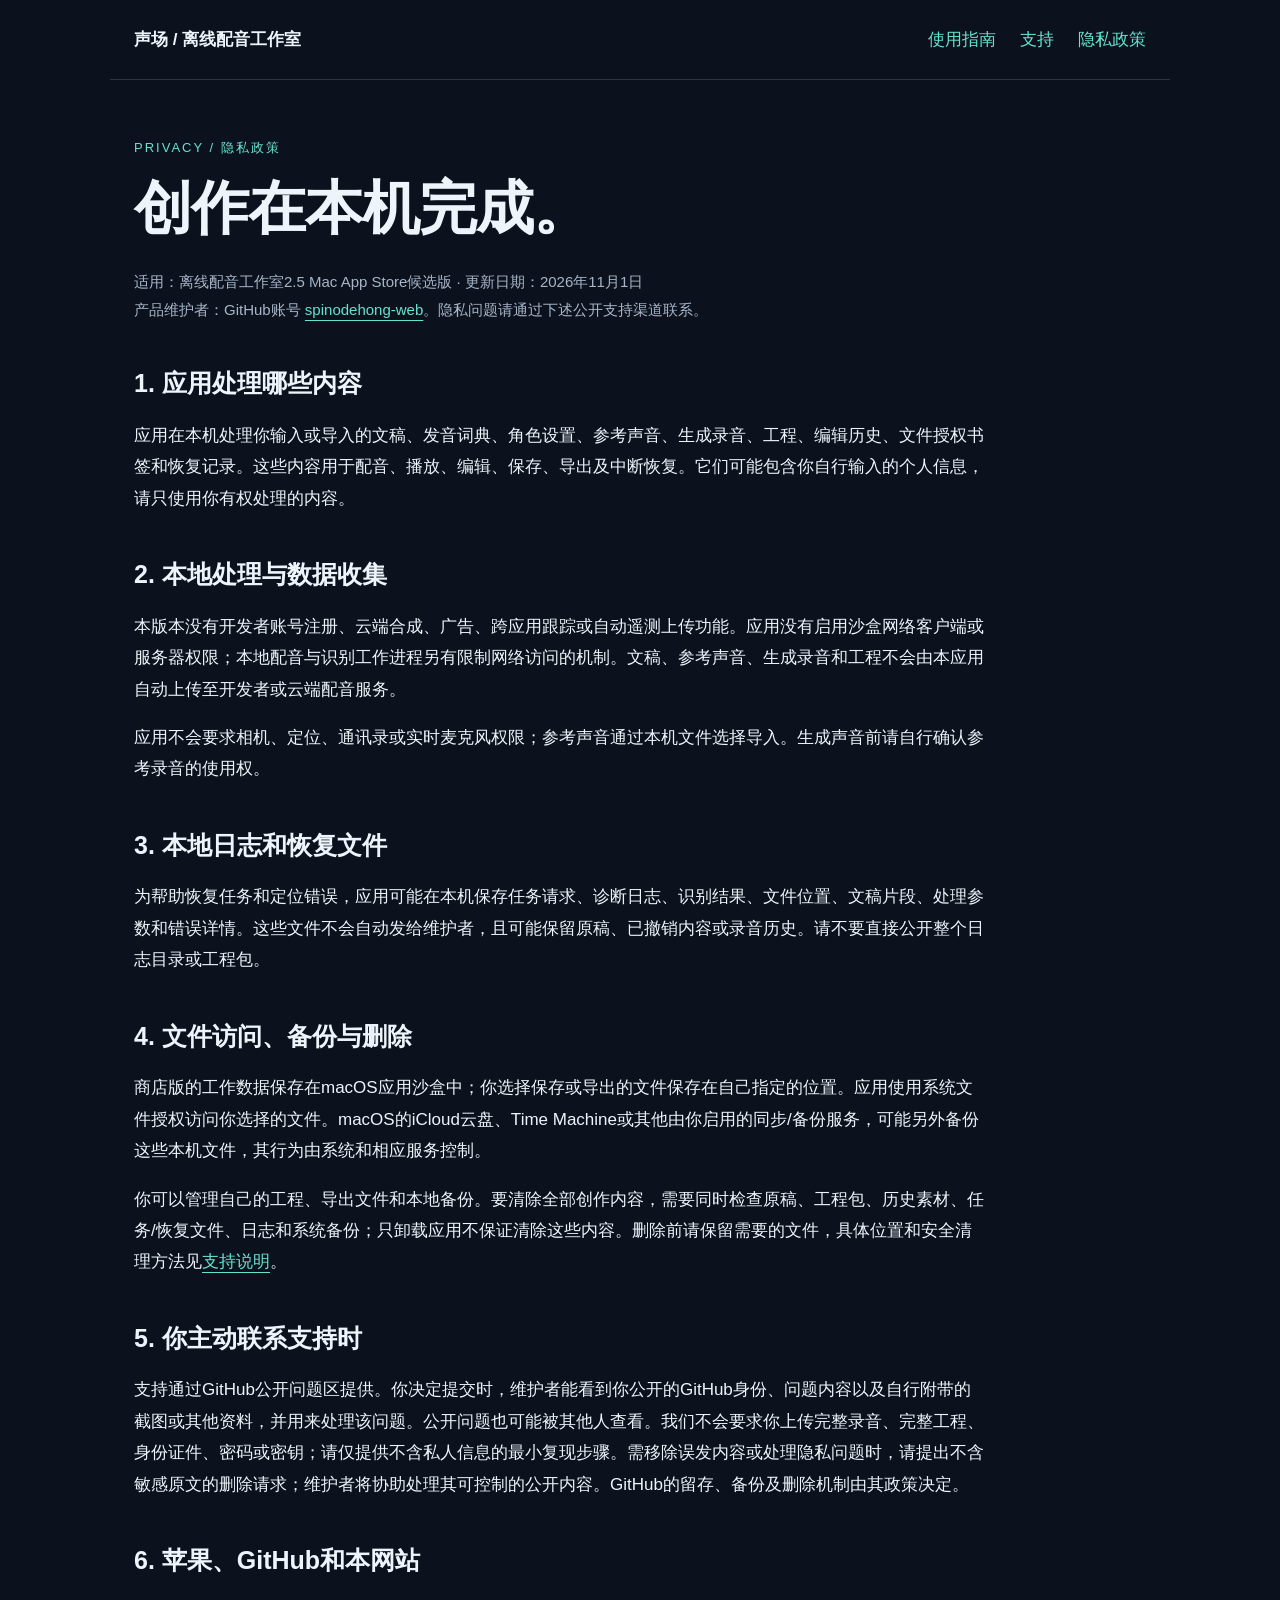
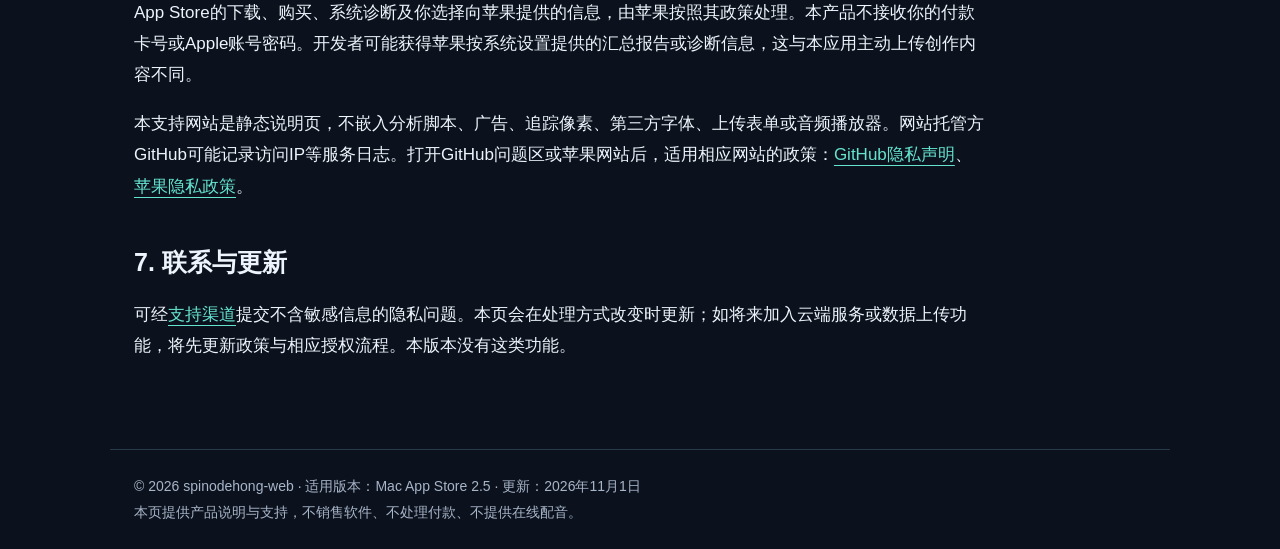
==== docs/privacy.html @ 2e342689 "Add version-scoped Mac App Store support and privacy documentation Document 2.5 candidate operation," ====
<!doctype html>
<html lang="zh-CN"><head><meta charset="utf-8"><meta name="viewport" content="width=device-width,initial-scale=1"><meta name="description" content="离线配音工作室2.5的本地数据、诊断、支持和第三方服务说明。"><meta name="color-scheme" content="dark"><title>隐私政策 · 离线配音工作室</title><link rel="stylesheet" href="style.css"></head><body>
<header><a class="brand" href="index.html">声场 / 离线配音工作室</a><nav aria-label="主导航"><a href="index.html">使用指南</a><a href="support.html">支持</a><a href="privacy.html">隐私政策</a></nav></header>
<main>
<div class="policy"><div class="eyebrow">PRIVACY / 隐私政策</div><h1>创作在本机完成。</h1><p class="note">适用：离线配音工作室2.5 Mac App Store候选版 · 更新日期：2026年11月1日<br>产品维护者：GitHub账号 <a href="https://github.com/spinodehong-web">spinodehong-web</a>。隐私问题请通过下述公开支持渠道联系。</p>
<h2>1. 应用处理哪些内容</h2><p>应用在本机处理你输入或导入的文稿、发音词典、角色设置、参考声音、生成录音、工程、编辑历史、文件授权书签和恢复记录。这些内容用于配音、播放、编辑、保存、导出及中断恢复。它们可能包含你自行输入的个人信息，请只使用你有权处理的内容。</p>
<h2>2. 本地处理与数据收集</h2><p>本版本没有开发者账号注册、云端合成、广告、跨应用跟踪或自动遥测上传功能。应用没有启用沙盒网络客户端或服务器权限；本地配音与识别工作进程另有限制网络访问的机制。文稿、参考声音、生成录音和工程不会由本应用自动上传至开发者或云端配音服务。</p><p>应用不会要求相机、定位、通讯录或实时麦克风权限；参考声音通过本机文件选择导入。生成声音前请自行确认参考录音的使用权。</p>
<h2>3. 本地日志和恢复文件</h2><p>为帮助恢复任务和定位错误，应用可能在本机保存任务请求、诊断日志、识别结果、文件位置、文稿片段、处理参数和错误详情。这些文件不会自动发给维护者，且可能保留原稿、已撤销内容或录音历史。请不要直接公开整个日志目录或工程包。</p>
<h2>4. 文件访问、备份与删除</h2><p>商店版的工作数据保存在macOS应用沙盒中；你选择保存或导出的文件保存在自己指定的位置。应用使用系统文件授权访问你选择的文件。macOS的iCloud云盘、Time Machine或其他由你启用的同步/备份服务，可能另外备份这些本机文件，其行为由系统和相应服务控制。</p><p>你可以管理自己的工程、导出文件和本地备份。要清除全部创作内容，需要同时检查原稿、工程包、历史素材、任务/恢复文件、日志和系统备份；只卸载应用不保证清除这些内容。删除前请保留需要的文件，具体位置和安全清理方法见<a href="support.html#data">支持说明</a>。</p>
<h2>5. 你主动联系支持时</h2><p>支持通过GitHub公开问题区提供。你决定提交时，维护者能看到你公开的GitHub身份、问题内容以及自行附带的截图或其他资料，并用来处理该问题。公开问题也可能被其他人查看。我们不会要求你上传完整录音、完整工程、身份证件、密码或密钥；请仅提供不含私人信息的最小复现步骤。需移除误发内容或处理隐私问题时，请提出不含敏感原文的删除请求；维护者将协助处理其可控制的公开内容。GitHub的留存、备份及删除机制由其政策决定。</p>
<h2>6. 苹果、GitHub和本网站</h2><p>App Store的下载、购买、系统诊断及你选择向苹果提供的信息，由苹果按照其政策处理。本产品不接收你的付款卡号或Apple账号密码。开发者可能获得苹果按系统设置提供的汇总报告或诊断信息，这与本应用主动上传创作内容不同。</p><p>本支持网站是静态说明页，不嵌入分析脚本、广告、追踪像素、第三方字体、上传表单或音频播放器。网站托管方GitHub可能记录访问IP等服务日志。打开GitHub问题区或苹果网站后，适用相应网站的政策：<a href="https://docs.github.com/en/site-policy/privacy-policies/github-general-privacy-statement">GitHub隐私声明</a>、<a href="https://www.apple.com/legal/privacy/">苹果隐私政策</a>。</p>
<h2>7. 联系与更新</h2><p>可经<a href="support.html#contact">支持渠道</a>提交不含敏感信息的隐私问题。本页会在处理方式改变时更新；如将来加入云端服务或数据上传功能，将先更新政策与相应授权流程。本版本没有这类功能。</p></div></main><footer>© 2026 spinodehong-web · 适用版本：Mac App Store 2.5 · 更新：2026年11月1日<br>本页提供产品说明与支持，不销售软件、不处理付款、不提供在线配音。</footer></body></html>
---- docs/style.css ----
:root{color-scheme:dark;--bg:#0c121d;--panel:#121e2b;--ink:#edf4fb;--muted:#a7b5c9;--mint:#64e3cf;--line:#28384b}
*{box-sizing:border-box}body{margin:0;background:var(--bg);color:var(--ink);font:17px/1.85 -apple-system,BlinkMacSystemFont,"PingFang SC",sans-serif}a{color:var(--mint);text-underline-offset:5px}a:hover{color:#fff}a:focus-visible,summary:focus-visible{outline:3px solid var(--mint);outline-offset:5px}header,main,footer{max-width:1060px;margin:auto;padding:24px}header{display:flex;justify-content:space-between;align-items:center;border-bottom:1px solid var(--line);gap:20px}nav{display:flex;gap:24px;flex-wrap:wrap}nav a{text-decoration:none}.brand{font-weight:750;color:var(--ink);text-decoration:none}main{padding-top:56px;padding-bottom:70px}h1{font-size:clamp(32px,5vw,58px);line-height:1.18;letter-spacing:-1px;margin:14px 0 25px}h2{font-size:25px;margin:42px 0 16px;line-height:1.5}h3{font-size:20px}.eyebrow{font-size:13px;letter-spacing:2px;color:var(--mint);text-transform:uppercase}.lead{font-size:21px;max-width:830px;color:#c8d5e4}.note{color:var(--muted);font-size:15px}.notice{padding:18px 22px;border-left:3px solid var(--mint);background:var(--panel);margin:25px 0}.steps{display:grid;grid-template-columns:repeat(3,1fr);gap:20px;margin:32px 0}.steps article{border-top:1px solid var(--line);padding-top:18px}.num{color:var(--mint);font-size:13px;letter-spacing:2px}.shot{width:100%;height:auto;border:1px solid var(--line);border-radius:16px;background:var(--panel);margin-top:24px}.policy{max-width:850px}.policy li{margin:9px 0}details{border-bottom:1px solid var(--line);padding:18px 0}summary{font-size:19px;cursor:pointer;font-weight:600}footer{border-top:1px solid var(--line);color:var(--muted);font-size:14px}code{overflow-wrap:anywhere;background:#182638;padding:2px 5px;border-radius:4px}table{width:100%;border-collapse:collapse;margin-top:20px}th,td{text-align:left;vertical-align:top;border-bottom:1px solid var(--line);padding:14px 12px}th{color:var(--mint)}.button{display:inline-block;border:1px solid var(--mint);border-radius:8px;padding:10px 20px;margin:12px 15px 12px 0;text-decoration:none}@media(max-width:680px){header{align-items:flex-start;flex-direction:column}main{padding-top:32px}.steps{grid-template-columns:1fr}nav{gap:20px}body{font-size:16px}th,td{padding:10px 6px}}
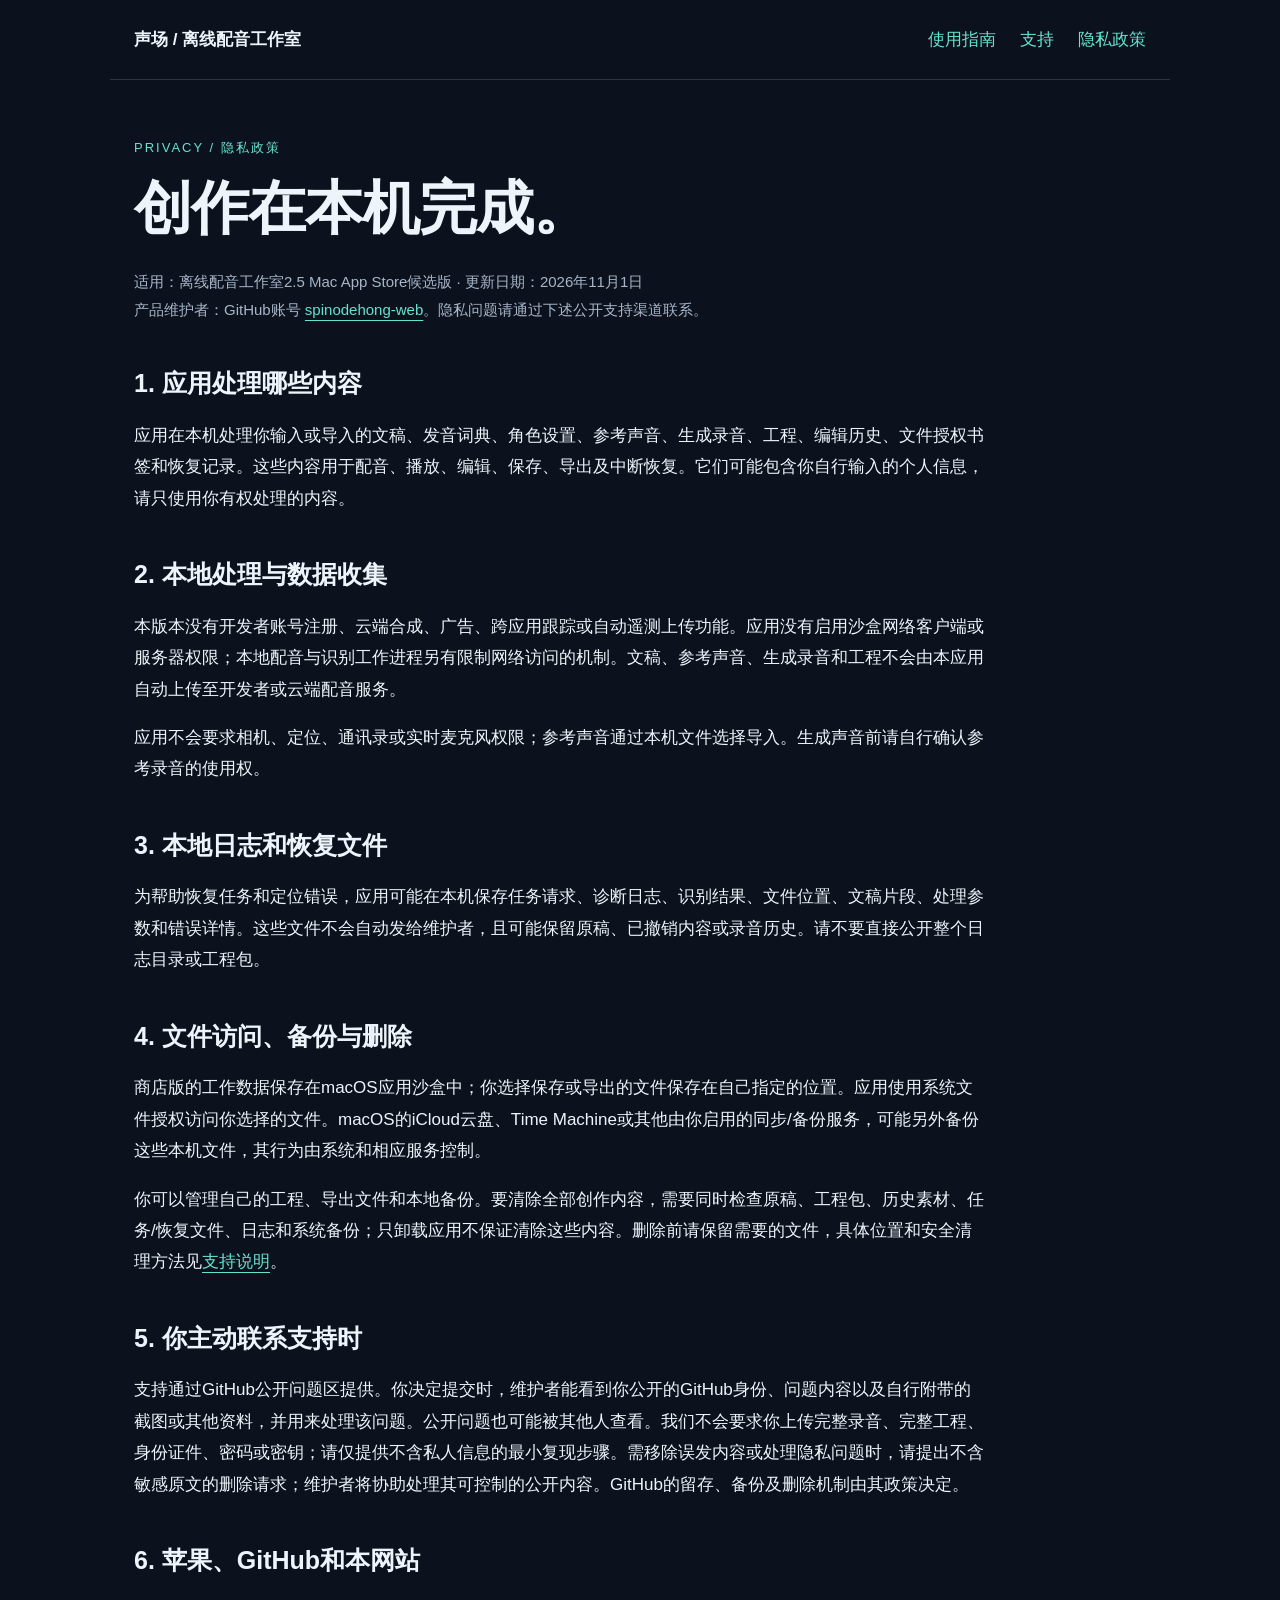
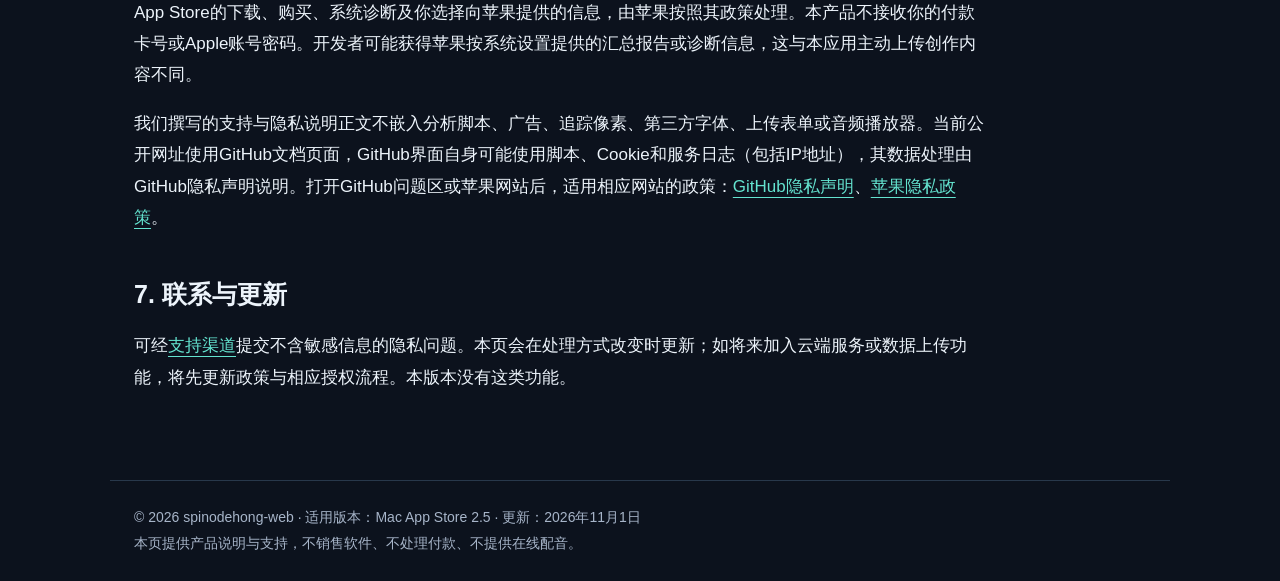
==== commit c2969085: "Clarify GitHub-hosted support page privacy boundaries" ====
--- a/docs/privacy.html
+++ b/docs/privacy.html
@@ -8,5 +8,5 @@
 <h2>3. 本地日志和恢复文件</h2><p>为帮助恢复任务和定位错误，应用可能在本机保存任务请求、诊断日志、识别结果、文件位置、文稿片段、处理参数和错误详情。这些文件不会自动发给维护者，且可能保留原稿、已撤销内容或录音历史。请不要直接公开整个日志目录或工程包。</p>
 <h2>4. 文件访问、备份与删除</h2><p>商店版的工作数据保存在macOS应用沙盒中；你选择保存或导出的文件保存在自己指定的位置。应用使用系统文件授权访问你选择的文件。macOS的iCloud云盘、Time Machine或其他由你启用的同步/备份服务，可能另外备份这些本机文件，其行为由系统和相应服务控制。</p><p>你可以管理自己的工程、导出文件和本地备份。要清除全部创作内容，需要同时检查原稿、工程包、历史素材、任务/恢复文件、日志和系统备份；只卸载应用不保证清除这些内容。删除前请保留需要的文件，具体位置和安全清理方法见<a href="support.html#data">支持说明</a>。</p>
 <h2>5. 你主动联系支持时</h2><p>支持通过GitHub公开问题区提供。你决定提交时，维护者能看到你公开的GitHub身份、问题内容以及自行附带的截图或其他资料，并用来处理该问题。公开问题也可能被其他人查看。我们不会要求你上传完整录音、完整工程、身份证件、密码或密钥；请仅提供不含私人信息的最小复现步骤。需移除误发内容或处理隐私问题时，请提出不含敏感原文的删除请求；维护者将协助处理其可控制的公开内容。GitHub的留存、备份及删除机制由其政策决定。</p>
-<h2>6. 苹果、GitHub和本网站</h2><p>App Store的下载、购买、系统诊断及你选择向苹果提供的信息，由苹果按照其政策处理。本产品不接收你的付款卡号或Apple账号密码。开发者可能获得苹果按系统设置提供的汇总报告或诊断信息，这与本应用主动上传创作内容不同。</p><p>本支持网站是静态说明页，不嵌入分析脚本、广告、追踪像素、第三方字体、上传表单或音频播放器。网站托管方GitHub可能记录访问IP等服务日志。打开GitHub问题区或苹果网站后，适用相应网站的政策：<a href="https://docs.github.com/en/site-policy/privacy-policies/github-general-privacy-statement">GitHub隐私声明</a>、<a href="https://www.apple.com/legal/privacy/">苹果隐私政策</a>。</p>
+<h2>6. 苹果、GitHub和本网站</h2><p>App Store的下载、购买、系统诊断及你选择向苹果提供的信息，由苹果按照其政策处理。本产品不接收你的付款卡号或Apple账号密码。开发者可能获得苹果按系统设置提供的汇总报告或诊断信息，这与本应用主动上传创作内容不同。</p><p>我们撰写的支持与隐私说明正文不嵌入分析脚本、广告、追踪像素、第三方字体、上传表单或音频播放器。当前公开网址使用GitHub文档页面，GitHub界面自身可能使用脚本、Cookie和服务日志（包括IP地址），其数据处理由GitHub隐私声明说明。打开GitHub问题区或苹果网站后，适用相应网站的政策：<a href="https://docs.github.com/en/site-policy/privacy-policies/github-general-privacy-statement">GitHub隐私声明</a>、<a href="https://www.apple.com/legal/privacy/">苹果隐私政策</a>。</p>
 <h2>7. 联系与更新</h2><p>可经<a href="support.html#contact">支持渠道</a>提交不含敏感信息的隐私问题。本页会在处理方式改变时更新；如将来加入云端服务或数据上传功能，将先更新政策与相应授权流程。本版本没有这类功能。</p></div></main><footer>© 2026 spinodehong-web · 适用版本：Mac App Store 2.5 · 更新：2026年11月1日<br>本页提供产品说明与支持，不销售软件、不处理付款、不提供在线配音。</footer></body></html>
